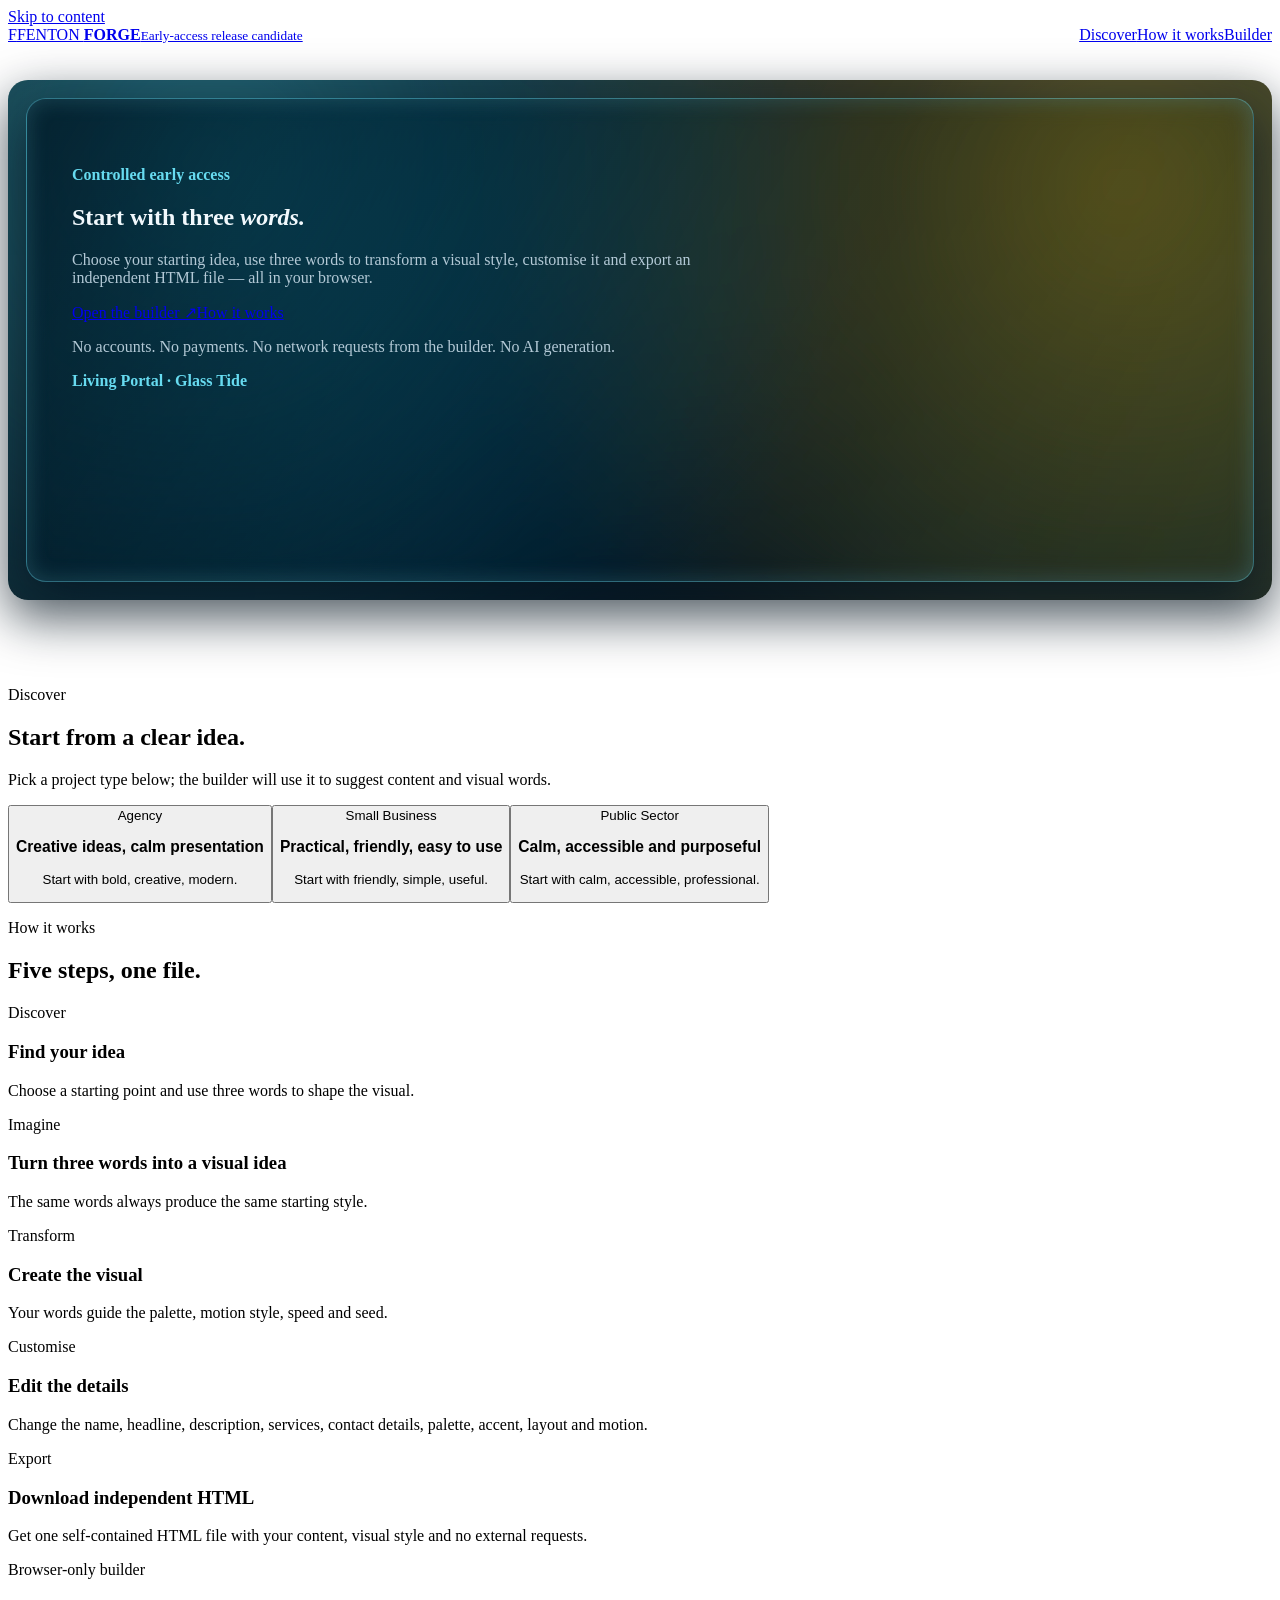
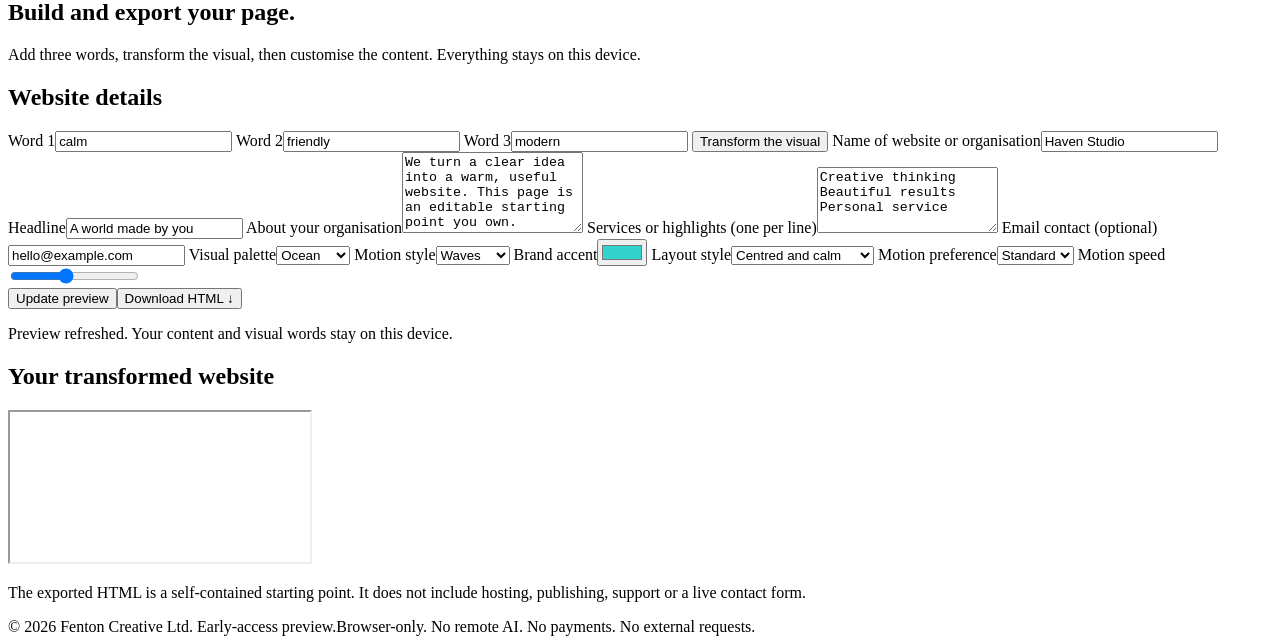
==== launch/index.html @ 00501380 "Integrate Glass Tide portal and verify browser export journey" ====
<!doctype html>
<html lang="en-GB">
<head>
<meta charset="utf-8">
<meta name="viewport" content="width=device-width, initial-scale=1">
<meta name="description" content="Fenton Forge early-access release candidate. Choose three words, transform them into a visual style, preview your page and export an independent HTML file.">
<title>Fenton Forge · Early-access</title>
<link rel="stylesheet" href="./styles.css">
<link rel="stylesheet" href="./living-portal.css">
<script defer src="./builder.js"></script>
</head>
<body>
<a class="skip" href="#main">Skip to content</a>
<header class="topbar"><div class="container"><a class="brand" href="#main"><span class="brand-icon">F</span><span>FENTON <b>FORGE</b><small>Early-access release candidate</small></span></a><nav aria-label="Main navigation"><a href="#discover">Discover</a><a href="#how">How it works</a><a href="#builder">Builder</a></nav></div></header>
<main id="main">
<section id="living-portal" class="hero glass-tide"><div class="container portal-card"><div class="portal-copy">
<p class="eyebrow">Controlled early access</p>
<h1>Start with three <em>words.</em></h1>
<p class="lead">Choose your starting idea, use three words to transform a visual style, customise it and export an independent HTML file — all in your browser.</p>
<div class="actions"><a class="button primary" href="#builder">Open the builder ↗</a><a class="button ghost" href="#how">How it works</a></div>
<p class="fine">No accounts. No payments. No network requests from the builder. No AI generation.</p>
<p class="eyebrow">Living Portal · Glass Tide</p>
</div></div></section>
<section id="discover" class="section container"><p class="eyebrow">Discover</p><h2>Start from a clear idea.</h2><p>Pick a project type below; the builder will use it to suggest content and visual words.</p><div class="cards"><button type="button" class="card" data-category="agency"><span class="number">Agency</span><h3>Creative ideas, calm presentation</h3><p>Start with bold, creative, modern.</p></button><button type="button" class="card" data-category="small-business"><span class="number">Small Business</span><h3>Practical, friendly, easy to use</h3><p>Start with friendly, simple, useful.</p></button><button type="button" class="card" data-category="public-sector"><span class="number">Public Sector</span><h3>Calm, accessible and purposeful</h3><p>Start with calm, accessible, professional.</p></button></div></section>
<section id="how" class="section container"><p class="eyebrow">How it works</p><h2>Five steps, one file.</h2><div class="cards"><article class="card"><span class="number">Discover</span><h3>Find your idea</h3><p>Choose a starting point and use three words to shape the visual.</p></article><article class="card"><span class="number">Imagine</span><h3>Turn three words into a visual idea</h3><p>The same words always produce the same starting style.</p></article><article class="card"><span class="number">Transform</span><h3>Create the visual</h3><p>Your words guide the palette, motion style, speed and seed.</p></article><article class="card"><span class="number">Customise</span><h3>Edit the details</h3><p>Change the name, headline, description, services, contact details, palette, accent, layout and motion.</p></article><article class="card"><span class="number">Export</span><h3>Download independent HTML</h3><p>Get one self-contained HTML file with your content, visual style and no external requests.</p></article></div></section>
<section id="builder" class="builder-anchor"><div class="container"><div class="page-heading"><p class="eyebrow">Browser-only builder</p><h1>Build and export your page.</h1><p class="lead">Add three words, transform the visual, then customise the content. Everything stays on this device.</p></div><div class="builder-layout">
<section class="panel" aria-labelledby="form-title"><h2 id="form-title">Website details</h2><form id="site-form">
<label class="field" for="word1">Word 1<input id="word1" name="word1" type="text" maxlength="40" required autocomplete="off" value="calm"></label>
<label class="field" for="word2">Word 2<input id="word2" name="word2" type="text" maxlength="40" required autocomplete="off" value="friendly"></label>
<label class="field" for="word3">Word 3<input id="word3" name="word3" type="text" maxlength="40" required autocomplete="off" value="modern"></label>
<button id="transform" type="button" class="button secondary">Transform the visual</button>
<label class="field" for="name">Name of website or organisation<input id="name" name="name" type="text" maxlength="80" required autocomplete="organization" value="Haven Studio"></label>
<label class="field" for="headline">Headline<input id="headline" name="headline" type="text" maxlength="130" required value="A world made by you"></label>
<label class="field" for="about">About your organisation<textarea id="about" name="about" maxlength="700" required rows="5">We turn a clear idea into a warm, useful website. This page is an editable starting point you own.</textarea></label>
<label class="field" for="services">Services or highlights (one per line)<textarea id="services" name="services" maxlength="900" rows="4">Creative thinking
Beautiful results
Personal service</textarea></label>
<label class="field" for="email">Email contact (optional)<input id="email" name="email" type="email" maxlength="180" autocomplete="email" value="hello@example.com" placeholder="hello@example.com"></label>
<label class="field" for="palette">Visual palette<select id="palette" name="palette"><option value="ocean">Ocean</option><option value="violet">Violet</option><option value="ember">Ember</option><option value="forest">Forest</option><option value="dawn">Dawn</option><option value="graphite">Graphite</option><option value="amber">Amber</option><option value="frost">Frost</option></select></label>
<label class="field" for="layout">Motion style<select id="layout" name="layout"><option value="waves">Waves</option><option value="particles">Particles</option><option value="aurora">Aurora</option><option value="grid">Grid</option></select></label>
<label class="field" for="accent">Brand accent<input id="accent" name="accent" type="color" value="#34d2cf"></label>
<label class="field" for="layoutStyle">Layout style<select id="layoutStyle" name="layoutStyle"><option value="centred">Centred and calm</option><option value="editorial">Left-aligned editorial</option></select></label>
<label class="field" for="motion">Motion preference<select id="motion" name="motion"><option value="standard">Standard</option><option value="calm">Calm</option></select></label>
<label class="field" for="speed">Motion speed<input id="speed" name="speed" type="range" min="0.25" max="1.6" step="0.01" value="0.82"></label>
<div class="actions"><button type="submit" class="button primary">Update preview</button><button id="download" type="button" class="button ghost">Download HTML ↓</button></div>
<p id="status" class="fine" role="status" aria-live="polite">Preview refreshed. Your content and visual words stay on this device.</p>
</form></section>
<section class="panel" aria-labelledby="preview-title"><h2 id="preview-title">Your transformed website</h2><iframe id="site-preview" title="Preview of your generated website" sandbox="" class="preview-frame"></iframe><p class="fine">The exported HTML is a self-contained starting point. It does not include hosting, publishing, support or a live contact form.</p></section>
</div></div></section>
</main>
<footer><div class="container"><div class="foot"><span>&copy; 2026 Fenton Creative Ltd. Early-access preview.</span><span>Browser-only. No remote AI. No payments. No external requests.</span></div></div></footer>
</body></html>
---- launch/living-portal.css ----
:root{
  --living-portal-ink:#f2f9fd;
  --living-portal-muted:#b3c9d6;
  --living-portal-glass:#04101c;
  --living-portal-glass-light:#0b1c24;
  --living-portal-accent:#67dbf0;
  --living-portal-gold:#ffd566;
  --living-portal-line:#223243;
  --living-portal-shadow:0 18px 50px rgba(4,20,32,.7);
}
@keyframes livingPortalDrift{
  from{transform:rotate(3deg) scale(1);opacity:.82}
  to{transform:rotate(14deg) scale(1.22);opacity:1}
}
@keyframes glassTidePulse{
  from{opacity:.82}
  to{opacity:1}
}
.portal-card{
  position:relative;
  isolation:isolate;
  min-height:540px;
  border-radius:20px;
  overflow:hidden;
  background:linear-gradient(120deg,var(--living-portal-glass),var(--living-portal-glass-light) 50%,var(--living-portal-glass));
  color:var(--living-portal-ink);
  box-shadow:var(--living-portal-shadow);
}
.portal-card::before{
  content:"";
  position:absolute;
  inset:-18%;
  background:
    radial-gradient(circle at 24% 22%, rgba(103,219,240,.44), transparent 45%),
    radial-gradient(circle at 80% 28%, rgba(255,213,102,.38), transparent 48%),
    conic-gradient(from 180deg at 44% 55%, rgba(103,219,240,.24), transparent 40%);
  filter:blur(28px) saturate(130%);
  opacity:.9;
  z-index:0;
  animation:livingPortalDrift 32s ease-in-out infinite alternate;
}
.portal-card::after{
  content:"";
  position:absolute;
  inset:6%;
  border-radius:20px;
  border:1px solid rgba(103,219,240,.42);
  background:linear-gradient(120deg, rgba(4,20,32,.78), rgba(4,20,32,.28) 55%, transparent);
  backdrop-filter:blur(12px) saturate(140%);
  box-shadow:0 18px 50px rgba(4,20,32,.8), inset 0 0 22px rgba(103,219,240,.2);
  z-index:1;
}
.portal-card .portal-copy{position:relative;z-index:2;padding:70px 52px}
.portal-card .portal-copy p{color:var(--living-portal-muted);max-width:680px}
.portal-card .portal-copy .eyebrow{color:var(--living-portal-accent);font-weight:850}
.portal-card .portal-copy h2{font-size:clamp(2rem,5vw,4rem);letter-spacing:-.045em;line-height:1.1;margin:12px 0 18px}
.glass-tide{
  --glass-tide-bg:#04101c;
  --glass-tide-fg:#f2f9fd;
  --glass-tide-accent:#67dbf0;
  --glass-tide-gold:#ffd566;
  --glass-tide-panel:#0b1c24;
  --glass-tide-glass:#04101c;
  --glass-tide-line:#223243;
  color:var(--glass-tide-fg);
}
.glass-tide .portal-card{min-height:520px;background:linear-gradient(120deg,var(--glass-tide-panel),var(--glass-tide-glass) 50%,var(--glass-tide-panel))}
.glass-tide .portal-card::before{background:radial-gradient(circle at 25% 25%, rgba(103,219,240,.42), transparent 48%),radial-gradient(circle at 78% 28%, rgba(255,213,102,.38), transparent 46%)}
.glass-tide .portal-card::after{background:linear-gradient(120deg, rgba(4,20,32,.78), rgba(4,20,32,.22) 50%, transparent)}
.hero.glass-tide{padding:36px 0 70px}
.hero .portal-card .portal-copy{padding:70px 64px}
.hero .portal-card::after{inset:18px;pointer-events:none}
.hero .portal-card .lead{max-width:650px}
.topbar>.container{display:flex;align-items:center;justify-content:space-between;gap:24px;width:100%}
.card[data-category]:hover{border-color:var(--cyan);background:#1a3043}
.card[aria-pressed=true]{border-color:var(--cyan);box-shadow:inset 0 0 0 1px var(--cyan)}
.builder-layout>.panel:last-child{align-self:start;position:sticky;top:20px}
@media(max-width:900px){.topbar>.container{flex-wrap:wrap}.builder-layout>.panel:last-child{position:static}.hero .portal-card .portal-copy{padding:56px 36px}}
@media(max-width:620px){.hero .portal-card .portal-copy{padding:42px 24px}.hero.glass-tide{padding:20px 0 40px}.hero h1{overflow-wrap:break-word}}
@media(max-width:900px){
  .portal-card .portal-copy{padding:56px 36px}
}
@media(max-width:620px){
  .portal-card{min-height:470px}
  .portal-card .portal-copy{padding:42px 24px}
}
@media(prefers-reduced-motion:reduce){
  html{scroll-behavior:auto}
  .portal-card::before,.portal-card::after{animation:none!important;transition:none!important}
}
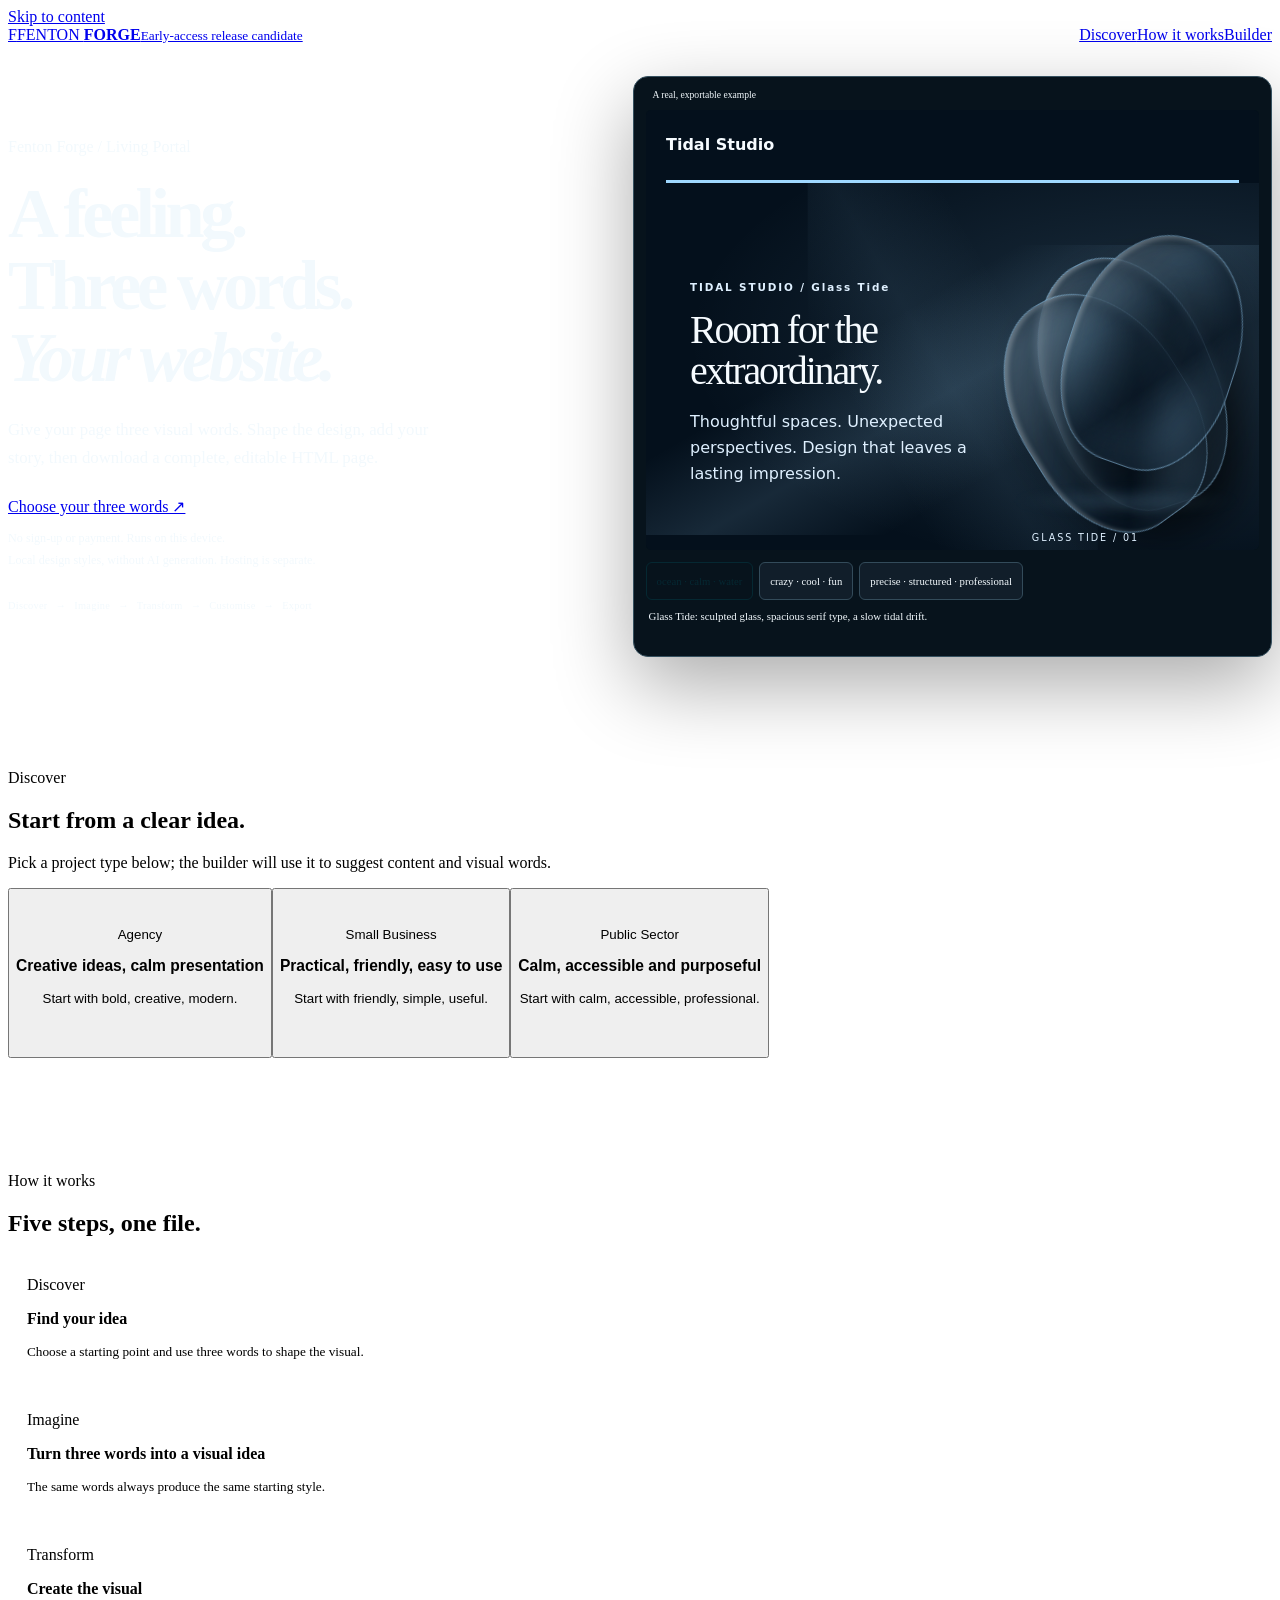
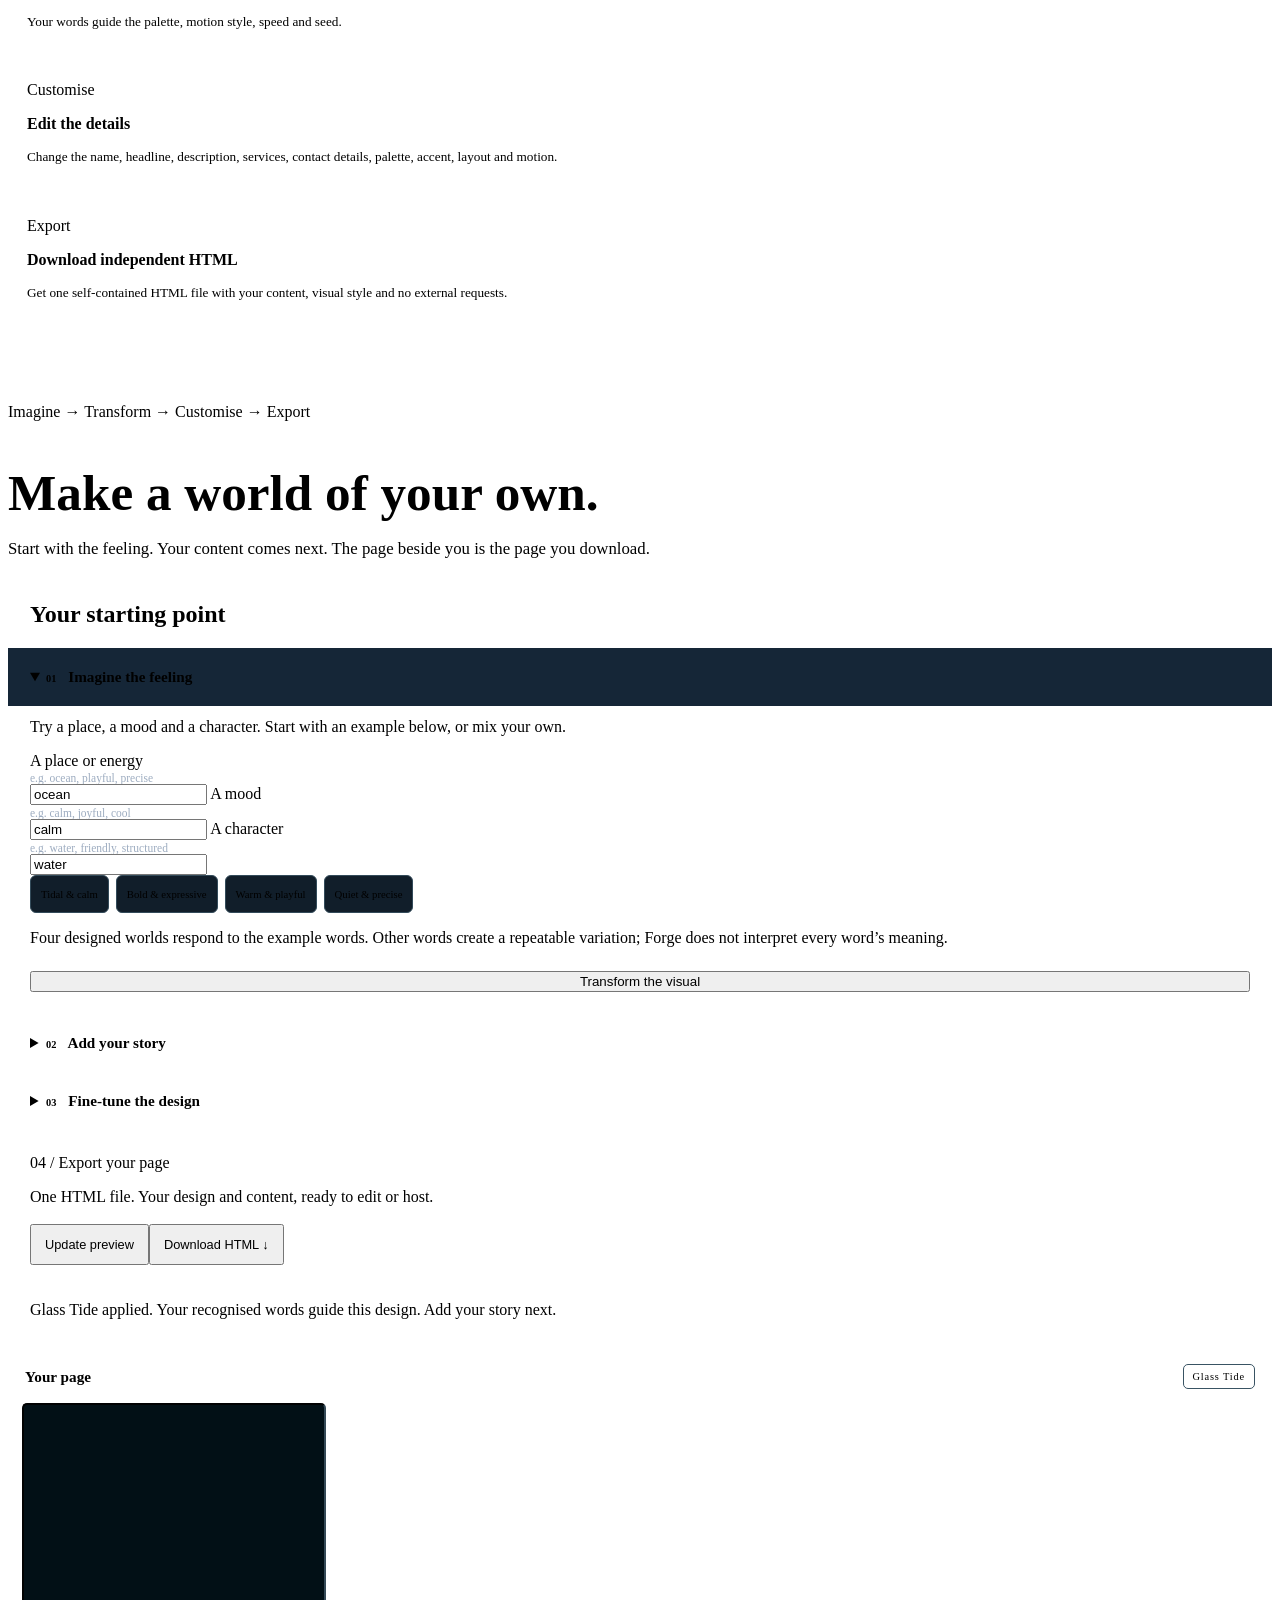
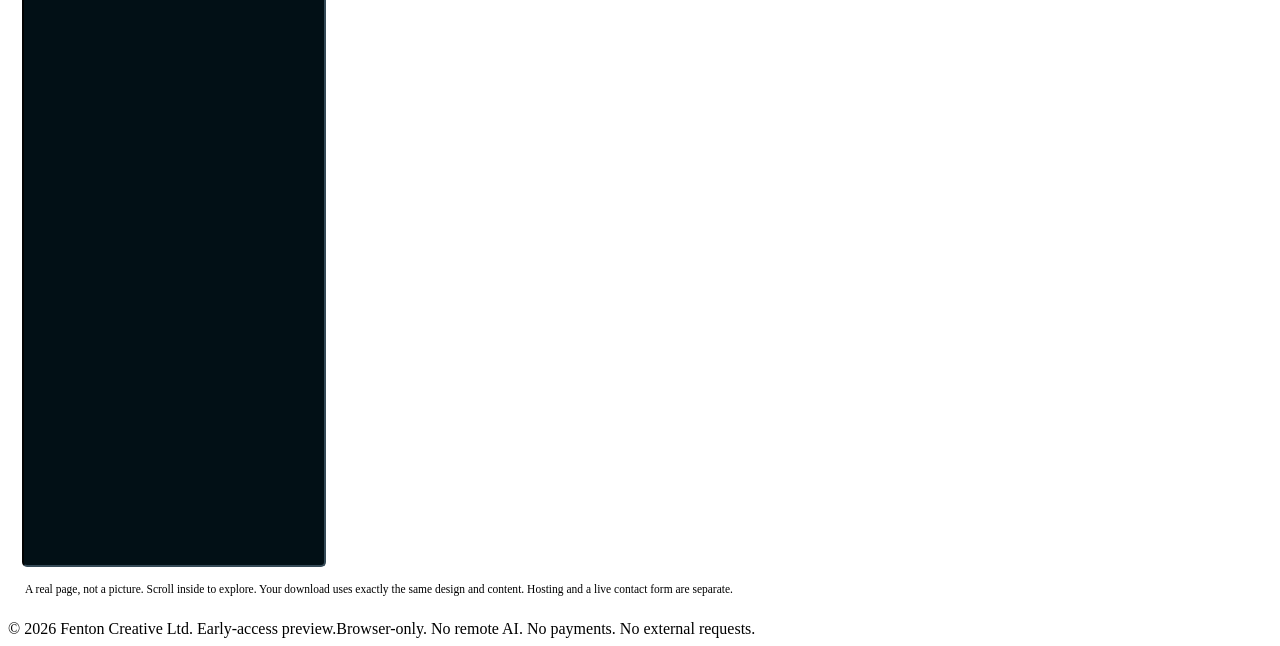
==== commit e3e8ad1c: "Clarify Forge first use and give visual worlds distinct compositions" ====
--- a/launch/index.html
+++ b/launch/index.html
@@ -7,45 +7,62 @@
 <title>Fenton Forge · Early-access</title>
 <link rel="stylesheet" href="./styles.css">
 <link rel="stylesheet" href="./living-portal.css">
+<link rel="stylesheet" href="./first-use.css">
 <script defer src="./builder.js"></script>
 </head>
 <body>
 <a class="skip" href="#main">Skip to content</a>
 <header class="topbar"><div class="container"><a class="brand" href="#main"><span class="brand-icon">F</span><span>FENTON <b>FORGE</b><small>Early-access release candidate</small></span></a><nav aria-label="Main navigation"><a href="#discover">Discover</a><a href="#how">How it works</a><a href="#builder">Builder</a></nav></div></header>
 <main id="main">
-<section id="living-portal" class="hero glass-tide"><div class="container portal-card"><div class="portal-copy">
-<p class="eyebrow">Controlled early access</p>
-<h1>Start with three <em>words.</em></h1>
-<p class="lead">Choose your starting idea, use three words to transform a visual style, customise it and export an independent HTML file — all in your browser.</p>
-<div class="actions"><a class="button primary" href="#builder">Open the builder ↗</a><a class="button ghost" href="#how">How it works</a></div>
-<p class="fine">No accounts. No payments. No network requests from the builder. No AI generation.</p>
-<p class="eyebrow">Living Portal · Glass Tide</p>
-</div></div></section>
+<section id="living-portal" class="hero glass-tide"><div class="container first-look">
+<div class="intro-copy"><p class="eyebrow">Fenton Forge / Living Portal</p>
+<h1>A feeling.<br>Three words.<br><em>Your website.</em></h1>
+<p class="lead">Give your page three visual words. Shape the design, add your story, then download a complete, editable HTML page.</p>
+<div class="actions"><a class="button primary" href="#builder">Choose your three words ↗</a></div>
+<p class="fine">No sign-up or payment. Runs on this device.<br>Local design styles, without AI generation. Hosting is separate.</p>
+<ol class="journey-strip" aria-label="Your journey"><li>Discover</li><li>Imagine</li><li>Transform</li><li>Customise</li><li>Export</li></ol>
+</div>
+<div class="example-panel"><div class="example-caption"><span class="eyebrow">A real, exportable example</span><span class="sample-dot" aria-hidden="true"></span></div>
+<iframe id="example-preview" title="Example website made with Forge" sandbox="" class="example-frame"></iframe>
+<div class="example-choices" aria-label="Compare visual worlds"><button type="button" data-example="tide" aria-pressed="true">ocean · calm · water</button><button type="button" data-example="current" aria-pressed="false">crazy · cool · fun</button><button type="button" data-example="structure" aria-pressed="false">precise · structured · professional</button></div>
+<p id="example-description" class="fine" role="status">Glass Tide: sculpted glass, spacious serif type, a slow tidal drift.</p></div>
+</div></section>
 <section id="discover" class="section container"><p class="eyebrow">Discover</p><h2>Start from a clear idea.</h2><p>Pick a project type below; the builder will use it to suggest content and visual words.</p><div class="cards"><button type="button" class="card" data-category="agency"><span class="number">Agency</span><h3>Creative ideas, calm presentation</h3><p>Start with bold, creative, modern.</p></button><button type="button" class="card" data-category="small-business"><span class="number">Small Business</span><h3>Practical, friendly, easy to use</h3><p>Start with friendly, simple, useful.</p></button><button type="button" class="card" data-category="public-sector"><span class="number">Public Sector</span><h3>Calm, accessible and purposeful</h3><p>Start with calm, accessible, professional.</p></button></div></section>
 <section id="how" class="section container"><p class="eyebrow">How it works</p><h2>Five steps, one file.</h2><div class="cards"><article class="card"><span class="number">Discover</span><h3>Find your idea</h3><p>Choose a starting point and use three words to shape the visual.</p></article><article class="card"><span class="number">Imagine</span><h3>Turn three words into a visual idea</h3><p>The same words always produce the same starting style.</p></article><article class="card"><span class="number">Transform</span><h3>Create the visual</h3><p>Your words guide the palette, motion style, speed and seed.</p></article><article class="card"><span class="number">Customise</span><h3>Edit the details</h3><p>Change the name, headline, description, services, contact details, palette, accent, layout and motion.</p></article><article class="card"><span class="number">Export</span><h3>Download independent HTML</h3><p>Get one self-contained HTML file with your content, visual style and no external requests.</p></article></div></section>
-<section id="builder" class="builder-anchor"><div class="container"><div class="page-heading"><p class="eyebrow">Browser-only builder</p><h1>Build and export your page.</h1><p class="lead">Add three words, transform the visual, then customise the content. Everything stays on this device.</p></div><div class="builder-layout">
-<section class="panel" aria-labelledby="form-title"><h2 id="form-title">Website details</h2><form id="site-form">
-<label class="field" for="word1">Word 1<input id="word1" name="word1" type="text" maxlength="40" required autocomplete="off" value="calm"></label>
-<label class="field" for="word2">Word 2<input id="word2" name="word2" type="text" maxlength="40" required autocomplete="off" value="friendly"></label>
-<label class="field" for="word3">Word 3<input id="word3" name="word3" type="text" maxlength="40" required autocomplete="off" value="modern"></label>
+<section id="builder" class="builder-anchor"><div class="container"><div class="page-heading"><p class="eyebrow">Imagine → Transform → Customise → Export</p><h2>Make a world of your own.</h2><p class="lead">Start with the feeling. Your content comes next. The page beside you is the page you download.</p></div><div class="builder-layout">
+<section class="panel controls-panel" aria-labelledby="form-title"><h2 id="form-title">Your starting point</h2><form id="site-form">
+<details id="imagine-stage" name="forge-stage" open><summary><span>01</span> Imagine the feeling</summary><div class="stage-body">
+<p class="fine" id="word-help">Try a place, a mood and a character. Start with an example below, or mix your own.</p>
+<label class="field" for="word1">A place or energy <span>e.g. ocean, playful, precise</span><input id="word1" name="word1" type="text" maxlength="40" required autocomplete="off" aria-describedby="word-help" value="ocean"></label>
+<label class="field" for="word2">A mood <span>e.g. calm, joyful, cool</span><input id="word2" name="word2" type="text" maxlength="40" required autocomplete="off" value="calm"></label>
+<label class="field" for="word3">A character <span>e.g. water, friendly, structured</span><input id="word3" name="word3" type="text" maxlength="40" required autocomplete="off" value="water"></label>
+<div class="word-examples" aria-label="Suggested words"><button type="button" data-words="ocean,calm,water">Tidal &amp; calm</button><button type="button" data-words="crazy,cool,fun">Bold &amp; expressive</button><button type="button" data-words="friendly,playful,joyful">Warm &amp; playful</button><button type="button" data-words="precise,structured,professional">Quiet &amp; precise</button></div>
+<p class="fine">Four designed worlds respond to the example words. Other words create a repeatable variation; Forge does not interpret every word’s meaning.</p>
 <button id="transform" type="button" class="button secondary">Transform the visual</button>
-<label class="field" for="name">Name of website or organisation<input id="name" name="name" type="text" maxlength="80" required autocomplete="organization" value="Haven Studio"></label>
-<label class="field" for="headline">Headline<input id="headline" name="headline" type="text" maxlength="130" required value="A world made by you"></label>
-<label class="field" for="about">About your organisation<textarea id="about" name="about" maxlength="700" required rows="5">We turn a clear idea into a warm, useful website. This page is an editable starting point you own.</textarea></label>
-<label class="field" for="services">Services or highlights (one per line)<textarea id="services" name="services" maxlength="900" rows="4">Creative thinking
-Beautiful results
-Personal service</textarea></label>
+</div></details>
+<details id="customise-stage" name="forge-stage"><summary><span>02</span> Add your story</summary><div class="stage-body">
+<label class="field" for="name">Name of website or organisation<input id="name" name="name" type="text" maxlength="80" required autocomplete="organization" value="Tidal Studio"></label>
+<label class="field" for="headline">Headline<input id="headline" name="headline" type="text" maxlength="130" required value="Room for the extraordinary."></label>
+<label class="field" for="about">About your organisation<textarea id="about" name="about" maxlength="700" required rows="5">Thoughtful spaces. Unexpected perspectives. Design that leaves a lasting impression.</textarea></label>
+<label class="field" for="services">Services or highlights (one per line)<textarea id="services" name="services" maxlength="900" rows="4">Art direction
+Spaces &amp; experiences
+Creative partnerships</textarea></label>
 <label class="field" for="email">Email contact (optional)<input id="email" name="email" type="email" maxlength="180" autocomplete="email" value="hello@example.com" placeholder="hello@example.com"></label>
+</div></details>
+<details id="visual-stage" name="forge-stage"><summary><span>03</span> Fine-tune the design</summary><div class="stage-body">
 <label class="field" for="palette">Visual palette<select id="palette" name="palette"><option value="ocean">Ocean</option><option value="violet">Violet</option><option value="ember">Ember</option><option value="forest">Forest</option><option value="dawn">Dawn</option><option value="graphite">Graphite</option><option value="amber">Amber</option><option value="frost">Frost</option></select></label>
-<label class="field" for="layout">Motion style<select id="layout" name="layout"><option value="waves">Waves</option><option value="particles">Particles</option><option value="aurora">Aurora</option><option value="grid">Grid</option></select></label>
+<label class="field" for="layout">Visual world<select id="layout" name="layout"><option value="waves">Glass Tide · sculpted glass</option><option value="particles">Playful Forms · rounded objects</option><option value="aurora">Colour Current · expressive layers</option><option value="grid">Quiet Structure · architectural planes</option></select></label>
 <label class="field" for="accent">Brand accent<input id="accent" name="accent" type="color" value="#34d2cf"></label>
 <label class="field" for="layoutStyle">Layout style<select id="layoutStyle" name="layoutStyle"><option value="centred">Centred and calm</option><option value="editorial">Left-aligned editorial</option></select></label>
 <label class="field" for="motion">Motion preference<select id="motion" name="motion"><option value="standard">Standard</option><option value="calm">Calm</option></select></label>
 <label class="field" for="speed">Motion speed<input id="speed" name="speed" type="range" min="0.25" max="1.6" step="0.01" value="0.82"></label>
+</div></details>
+<div class="export-stage"><p class="eyebrow">04 / Export your page</p><p class="fine">One HTML file. Your design and content, ready to edit or host.</p>
 <div class="actions"><button type="submit" class="button primary">Update preview</button><button id="download" type="button" class="button ghost">Download HTML ↓</button></div>
+</div>
 <p id="status" class="fine" role="status" aria-live="polite">Preview refreshed. Your content and visual words stay on this device.</p>
 </form></section>
-<section class="panel" aria-labelledby="preview-title"><h2 id="preview-title">Your transformed website</h2><iframe id="site-preview" title="Preview of your generated website" sandbox="" class="preview-frame"></iframe><p class="fine">The exported HTML is a self-contained starting point. It does not include hosting, publishing, support or a live contact form.</p></section>
+<section class="panel result-panel" aria-labelledby="preview-title"><div class="result-heading"><h2 id="preview-title">Your page</h2><span id="world-name" class="world-badge">Glass Tide</span></div><iframe id="site-preview" title="Preview of your generated website" sandbox="" class="preview-frame"></iframe><p class="fine">A real page, not a picture. Scroll inside to explore. Your download uses exactly the same design and content. Hosting and a live contact form are separate.</p></section>
 </div></div></section>
 </main>
 <footer><div class="container"><div class="foot"><span>&copy; 2026 Fenton Creative Ltd. Early-access preview.</span><span>Browser-only. No remote AI. No payments. No external requests.</span></div></div></footer>
--- a/launch/first-use.css
+++ b/launch/first-use.css
@@ -0,0 +1,50 @@
+.first-look{display:grid;grid-template-columns:.95fr 1.05fr;align-items:center;gap:46px}
+.hero.glass-tide{padding:32px 0 52px}
+.hero h1{font-size:clamp(3rem,5.5vw,5.3rem);letter-spacing:-.065em;line-height:1.02;margin:22px 0}
+.intro-copy .lead{font-size:1.05rem;max-width:430px;line-height:1.7}
+.intro-copy .actions{margin-top:24px}
+.intro-copy .fine{font-size:.76rem;line-height:1.8}
+.journey-strip{display:flex;flex-wrap:wrap;gap:8px;list-style:none;padding:0;margin:28px 0 0;color:var(--muted);font-size:.65rem;letter-spacing:.025em}
+.journey-strip li:not(:last-child):after{content:'→';margin-left:8px;color:var(--cyan)}
+.example-panel{background:#07131c;border:1px solid #365160;border-radius:15px;padding:12px;box-shadow:0 28px 80px #0005;min-width:0}
+.example-caption{display:flex;align-items:center;justify-content:space-between;padding:0 7px 10px;gap:8px}
+.example-caption .eyebrow{font-size:.6rem;margin:0}
+.sample-dot{width:6px;height:6px;background:var(--cyan);border-radius:50%}
+.example-frame{display:block;width:100%;height:440px;border:0;border-radius:5px;background:#021016}
+.example-choices{display:flex;gap:6px;flex-wrap:wrap;margin:12px 0 0}
+.example-choices button,.word-examples button{font:inherit;font-size:.67rem;color:var(--muted);border:1px solid #334b5a;background:#111e2a;border-radius:6px;padding:9px 10px;cursor:pointer;min-height:38px}
+.example-choices button[aria-pressed=true]{color:#052832;background:var(--cyan);border-color:var(--cyan)}
+.example-panel>.fine{margin:10px 3px 0;font-size:.68rem;min-height:34px}
+.builder-layout{grid-template-columns:minmax(300px,.68fr) minmax(0,1.32fr);align-items:start}
+.page-heading h2{font-size:clamp(2rem,4vw,3.2rem);margin-bottom:12px}
+.page-heading .lead{font-size:1.05rem}
+.controls-panel{padding:0;overflow:clip}
+.controls-panel>h2{padding:22px 22px 0}
+.controls-panel details{border-top:1px solid var(--line)}
+.controls-panel summary{cursor:pointer;padding:20px 22px;font-weight:700;font-size:.95rem;list-style-position:inside}
+.controls-panel summary span{font-size:.65rem;margin-right:8px;color:var(--cyan)}
+.controls-panel details[open] summary{background:#152637}
+.stage-body{padding:8px 22px 22px}
+.stage-body>.fine:first-child{margin-top:4px}
+.field span{display:block;font-size:.72rem;font-weight:400;color:#9dacc0;margin-top:2px}
+.word-examples{display:flex;gap:7px;flex-wrap:wrap;margin:0 0 15px}
+.stage-body .button{width:100%;margin-top:8px}
+.export-stage{padding:8px 22px 20px;border-top:1px solid var(--line)}
+.export-stage .actions{margin:18px 0 0;gap:9px}
+.export-stage .button{font-size:.8rem;padding:11px 13px}
+#status{padding:0 22px 12px}
+.result-panel{padding:14px;min-width:0}
+.result-heading{display:flex;align-items:center;justify-content:space-between;padding:3px 3px 14px;gap:8px}
+.result-heading h2{margin:0;font-size:.95rem}
+.world-badge{font-size:.65rem;letter-spacing:.08em;color:var(--cyan);border:1px solid #395363;padding:6px 9px;border-radius:5px}
+.preview-frame{height:760px;min-height:0;border-color:#354a57;border-radius:5px;background:#021016}
+.result-panel>.fine{font-size:.72rem;padding:0 3px}
+.card[data-category]{min-height:170px}
+#how .cards{grid-template-columns:repeat(5,minmax(0,1fr));gap:12px}
+#how .card{min-height:0;padding:19px;cursor:default}
+#how h3{font-size:1rem}
+#how .card p{font-size:.83rem}
+.section{padding:44px 0 54px}
+summary:focus-visible{outline:3px solid #ffe1a0;outline-offset:-4px}
+@media(max-width:900px){.first-look{gap:24px;grid-template-columns:1fr 1fr}.builder-layout{grid-template-columns:1fr}.builder-layout>.panel:last-child{position:static}#how .cards{grid-template-columns:repeat(2,minmax(0,1fr))}.example-frame{height:480px}.hero h1{font-size:clamp(2.6rem,5vw,4rem)}}
+@media(max-width:620px){.first-look{grid-template-columns:1fr;gap:22px}.hero.glass-tide{padding:24px 0 36px}.hero h1{font-size:3.1rem}.intro-copy .lead{font-size:1rem}.journey-strip{margin-top:20px}.example-frame{height:500px}.example-panel{padding:10px}.example-choices button{font-size:.64rem}.preview-frame{height:740px}.panel{min-width:0}#how .cards{grid-template-columns:1fr}.result-heading{flex-wrap:wrap}.foot{flex-direction:column}.topbar nav{gap:18px}}
